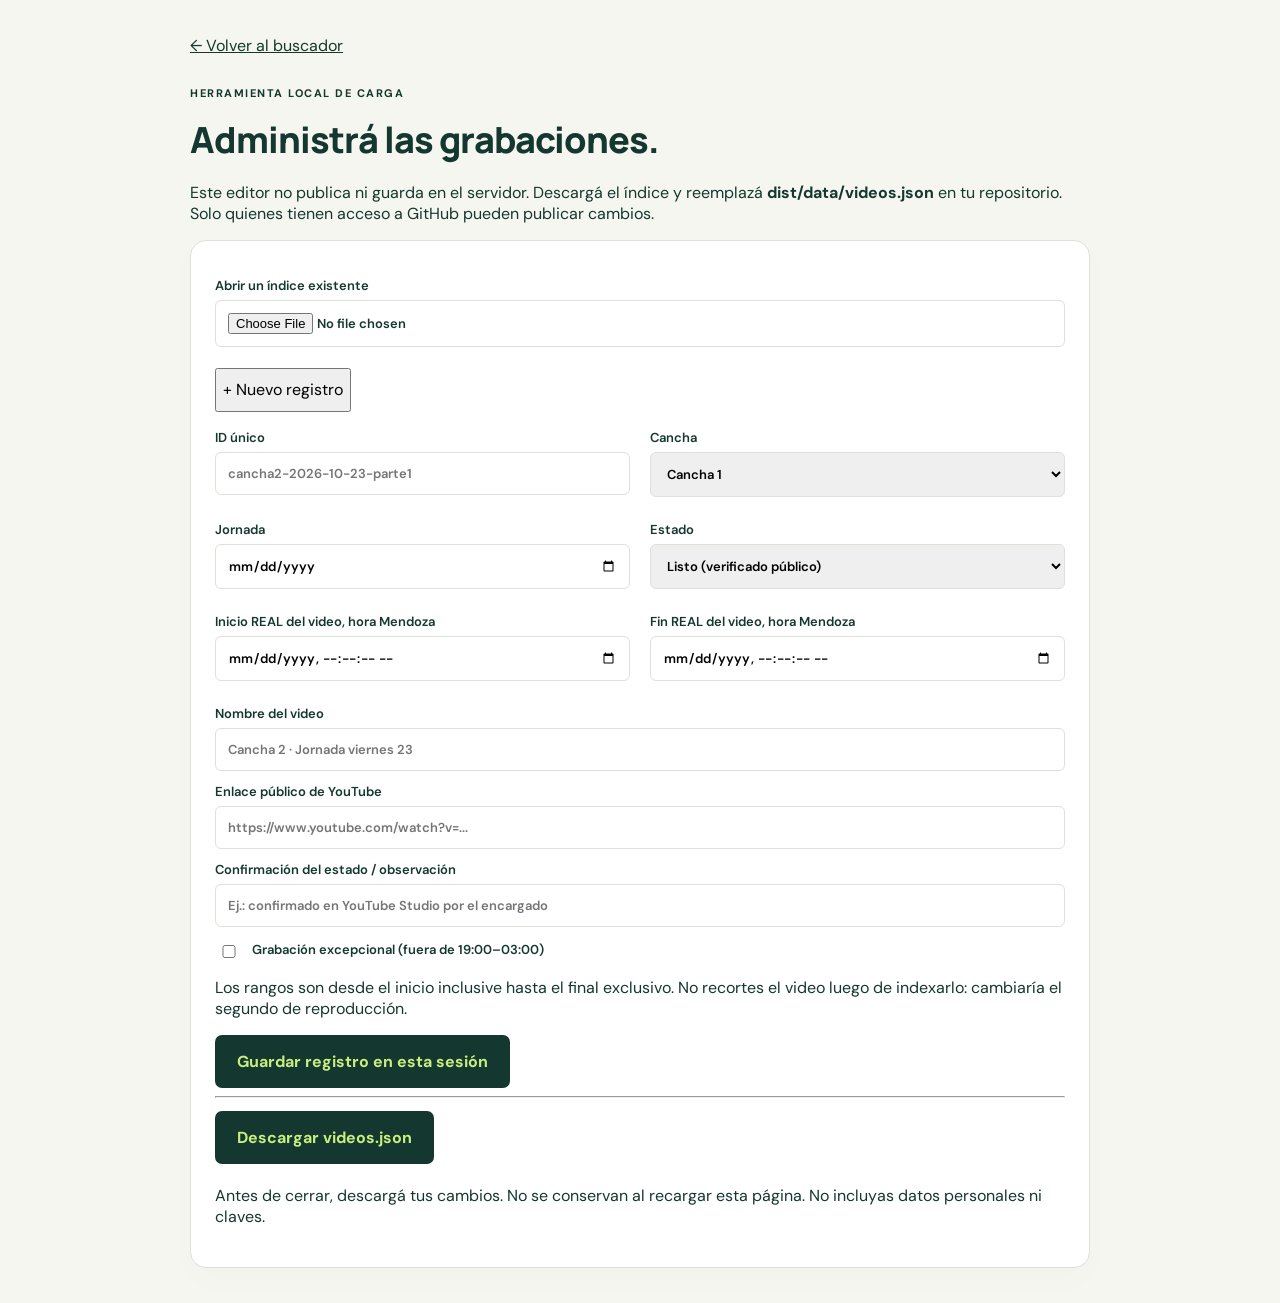
==== admin.html @ ed4e9975 "Publicacion inicial de TuPartido" ====
<!doctype html><html lang="es-AR"><head><meta charset="utf-8"><meta name="viewport" content="width=device-width,initial-scale=1"><title>Cargar grabaciones · Tu partido</title><link rel="stylesheet" href="style.css"></head><body><main class="wrap admin"><a href="./">← Volver al buscador</a><p class="eyebrow" style="margin-top:30px">HERRAMIENTA LOCAL DE CARGA</p><h1>Administrá las grabaciones.</h1><p>Este editor no publica ni guarda en el servidor. Descargá el índice y reemplazá <strong>dist/data/videos.json</strong> en tu repositorio. Solo quienes tienen acceso a GitHub pueden publicar cambios.</p><div class="finder"><label>Abrir un índice existente<input id="import" type="file" accept=".json,application/json"></label><p id="feedback" role="status" aria-live="polite"></p><ul id="records"></ul><button id="new" type="button">+ Nuevo registro</button><form id="editor"><div class="grid"><label>ID único<input name="id" required placeholder="cancha2-2026-10-23-parte1"></label><label>Cancha<select name="court"><option value="1">Cancha 1</option><option value="2">Cancha 2</option><option value="3">Cancha 3</option></select></label><label>Jornada<input type="date" name="day" required></label><label>Estado<select name="status"><option value="listo">Listo (verificado público)</option><option value="pendiente">Pendiente</option><option value="subiendo">Subiendo</option><option value="procesando">Procesando (confirmado)</option><option value="error">Error</option><option value="ausente">Sin grabación (confirmado)</option><option value="no_disponible">No disponible</option></select></label><label>Inicio REAL del video, hora Mendoza<input type="datetime-local" name="start" step="1" required></label><label>Fin REAL del video, hora Mendoza<input type="datetime-local" name="end" step="1" required></label></div><label>Nombre del video<input name="title" placeholder="Cancha 2 · Jornada viernes 23"></label><label>Enlace público de YouTube<input type="url" name="url" placeholder="https://www.youtube.com/watch?v=..."></label><label>Confirmación del estado / observación<input name="evidence" placeholder="Ej.: confirmado en YouTube Studio por el encargado"></label><label class="check"><input type="checkbox" name="exception"> Grabación excepcional (fuera de 19:00–03:00)</label><p>Los rangos son desde el inicio inclusive hasta el final exclusivo. No recortes el video luego de indexarlo: cambiaría el segundo de reproducción.</p><button class="primary" type="submit">Guardar registro en esta sesión</button></form><hr><div class="actions"><button class="primary" id="download">Descargar videos.json</button></div><p>Antes de cerrar, descargá tus cambios. No se conservan al recargar esta página. No incluyas datos personales ni claves.</p></div></main><script type="module" src="admin.js"></script></body></html>
---- style.css ----
@import url('https://fonts.googleapis.com/css2?family=DM+Sans:wght@400;500;600;700&family=Manrope:wght@400;500;600;700;800&display=swap');
:root{--ink:#14372f;--muted:#61736c;--paper:#f5f6f0;--lime:#c8ef7e;--line:#dce2d8;--white:#fff;--dark:#102d28}*{box-sizing:border-box}html{scroll-behavior:smooth}body{margin:0;background:var(--paper);color:var(--ink);font-family:'DM Sans',sans-serif;font-size:16px}.wrap{width:min(1120px,calc(100% - 64px));margin-inline:auto}a{color:inherit}button,input,select,textarea{font:inherit}button,a,input{touch-action:manipulation}button{cursor:pointer}button:disabled{opacity:.5;cursor:wait}:focus-visible{outline:3px solid #387e57;outline-offset:4px}.nav{display:flex;align-items:center;justify-content:space-between;height:98px;border-bottom:1px solid var(--line)}.brand{text-decoration:none;font-family:Manrope,sans-serif;font-weight:800;font-size:26px;letter-spacing:-1px}.brand-dot{color:#63953a}.brand-icon{display:inline-grid;place-items:center;background:var(--ink);color:var(--lime);width:33px;height:33px;border-radius:50%;margin-right:8px}.nav-note,.eyebrow,.step-label{font-size:11px;font-weight:700;letter-spacing:1.5px}.nav-note{color:var(--muted)}.nav-link{text-decoration:none;font-size:13px}.nav-link span{margin-left:24px}.hero{display:grid;grid-template-columns:1.15fr 1fr;gap:48px;padding-block:65px 75px;align-items:center}.eyebrow{margin:0 0 20px}.live-dot{display:inline-block;width:7px;height:7px;border-radius:50%;background:#73a74e;margin-right:7px}h1,h2,h3{font-family:Manrope,sans-serif}h1{font-size:clamp(44px,5vw,65px);line-height:1.1;letter-spacing:-3px;font-weight:800;margin:0 0 22px}h1 em{font-style:normal;color:#5b873a}.intro{color:var(--muted);font-size:17px;line-height:1.7;max-width:410px;margin:0}.hero-tags{display:flex;gap:24px;margin-top:26px;font-size:12px;color:#405f52}.pitch-art{position:relative;height:320px;border-radius:18px;background:var(--dark);overflow:hidden;box-shadow:0 18px 36px #102d2810}.pitch-art:before{content:'';position:absolute;inset:0;background:repeating-linear-gradient(90deg,#ffffff03 0px,#ffffff03 42px,transparent 42px,transparent 84px)}.pitch{position:absolute;inset:25px 40px 60px;border:1px solid #b3d7aa55;border-radius:3px;transform:perspective(600px) rotateX(28deg) rotate(-12deg)}.midline{height:100%;width:1px;background:#b3d7aa55;position:absolute;left:50%}.circle{width:90px;height:90px;border:1px solid #b3d7aa55;border-radius:50%;position:absolute;left:calc(50% - 45px);top:calc(50% - 45px)}.area{position:absolute;width:55px;height:125px;top:calc(50% - 62px);border:1px solid #b3d7aa55}.a1{left:-1px}.a2{right:-1px}.player{position:absolute;width:13px;height:13px;border-radius:50%;background:var(--lime);box-shadow:0 0 0 5px #c8ef7e11}.p1{left:30%;top:40%}.p2{left:55%;top:22%}.p3{left:67%;top:66%}.p4{left:18%;top:72%;background:#f5f6f0}.p5{left:76%;top:35%;background:#f5f6f0}.ball{position:absolute;left:58%;top:47%;color:white;font-size:25px}.trajectory{position:absolute;left:60%;top:41%;width:90px;height:50px;border-top:2px dashed #c8ef7e;transform:rotate(-20deg);border-radius:50%}.replay-card{position:absolute;bottom:38px;left:25px;right:25px;background:#f5f6f0;border-radius:9px;padding:13px;display:flex;gap:12px;align-items:center;box-shadow:0 6px 20px #0003;font-size:10px;font-weight:700;letter-spacing:1px}.play{display:grid;place-items:center;width:35px;height:35px;background:var(--lime);border-radius:50%;font-size:12px}.replay-card small{display:block;font-weight:400;font-size:12px;margin-top:3px;letter-spacing:0}.rec{font-size:9px;color:#6a785f;margin-left:auto}.art-label{position:absolute;bottom:14px;left:25px;color:#96b1a4;font-size:8px;letter-spacing:2px}.finder{padding:34px 38px;background:white;border:1px solid var(--line);border-radius:16px;box-shadow:0 12px 35px #14372f04}.finder-heading{display:flex;justify-content:space-between;align-items:center;margin-bottom:26px}.finder-heading .eyebrow{font-size:10px;color:#71816f;margin-bottom:8px}h2{font-size:30px;line-height:1.25;letter-spacing:-1px;margin:0}.step-label{font-size:9px;color:#72816c}fieldset{border:0;padding:0;margin:0 0 22px}legend,label{font-size:13px;font-weight:600}legend{margin-bottom:10px}.courts{display:flex;gap:12px}.courts label{flex:1;position:relative;cursor:pointer}.courts input{position:absolute;inset:0;opacity:0;width:100%;height:100%;cursor:pointer}.courts span{display:flex;align-items:center;justify-content:center;gap:12px;padding:16px;border:1px solid var(--line);border-radius:7px;color:#6c7c70}.courts input:checked+span{background:#f0f7e8;border-color:#739650;color:var(--ink)}.courts input:focus-visible+span{outline:3px solid #387e57;outline-offset:3px}.form-row{display:grid;grid-template-columns:1fr 1fr 1.12fr;gap:18px;align-items:end}.form-row label{min-width:0}.form-row input{display:block;width:100%;margin-top:9px;border:1px solid var(--line);border-radius:7px;background:#fff;height:54px;padding:12px;color:var(--ink);min-width:0}.primary{display:flex;align-items:center;justify-content:space-between;gap:15px;border:0;border-radius:7px;background:var(--ink);color:var(--lime);padding:16px 22px;font-weight:700;min-height:54px;text-decoration:none}.primary:hover{background:#235343}.primary span{font-size:20px}.time-tools{display:flex;gap:6px;align-items:center;justify-content:flex-end;font-size:11px;color:var(--muted);margin-top:12px}.time-tools button{background:var(--paper);border:1px solid var(--line);border-radius:4px;min-height:32px;padding:4px 10px;color:var(--ink);font-size:11px}.day-help{display:flex;gap:12px;font-size:12px;line-height:1.8;color:#67766c;background:#f6f8f2;border-radius:6px;padding:12px 16px;margin:20px 0 8px}.day-help>span:first-child{font-size:23px}.day-help strong{font-weight:500;color:var(--ink)}.date-preview{font-size:12px;color:#496b42;margin:10px 0}.result{margin-top:20px;border-top:1px solid var(--line);padding-top:16px;font-size:14px;line-height:1.65}.result:empty{display:none}.result h3{font-size:20px;margin:4px 0 8px}.result .primary{display:inline-flex;margin-top:8px}.result small{display:block;color:var(--muted)}.notice{background:#fff3d5;border:1px solid #e4c77a;padding:13px;font-size:13px;border-radius:7px;margin-bottom:20px}.badge{display:inline-block;background:#eaf3df;padding:2px 9px;border-radius:5px;font-size:11px;font-weight:700}.how{padding-block:65px;display:grid;grid-template-columns:1fr 1.15fr;gap:60px}.how .eyebrow{font-size:10px;color:var(--muted)}.how p{color:var(--muted);font-size:14px;line-height:1.7}.how ol{list-style:none;padding:0;margin:0;display:grid;gap:22px}.how li{display:flex;gap:20px;align-items:flex-start}.how li>span{display:grid;place-items:center;border:1px solid #ccd6c4;border-radius:50%;min-width:34px;height:34px;font-size:11px}.how h3{font-size:15px;margin:1px 0 4px}.how li p{font-size:13px;margin:0}.faq{padding-bottom:50px}details{border-top:1px solid var(--line);padding:18px 0}summary{font-size:14px;font-weight:600;cursor:pointer}details p{font-size:14px;line-height:1.8;color:var(--muted)}footer{border-top:1px solid var(--line);padding-block:28px;display:flex;align-items:center;flex-wrap:wrap;gap:20px;justify-content:space-between}footer .brand{font-size:20px}footer p,footer div{font-size:12px;color:var(--muted)}footer small{width:100%;font-size:10px;color:var(--muted);line-height:1.6}.admin{max-width:900px;padding-block:35px}.admin h1{font-size:36px;letter-spacing:-1px}.admin .finder{width:100%;padding:24px}.admin label{display:block;margin-block:12px}.admin input,.admin select,.admin textarea{display:block;width:100%;padding:12px;border:1px solid var(--line);border-radius:6px;margin-top:6px}.admin textarea{min-height:90px}.admin .grid{display:grid;grid-template-columns:1fr 1fr;gap:0 20px}.admin button{margin:5px 5px 5px 0;min-height:44px}.admin li{padding:10px 0;border-bottom:1px solid var(--line)}.admin .actions{display:flex;gap:8px;flex-wrap:wrap}.admin .check{display:flex;align-items:center;gap:10px}.admin .check input{width:20px}.danger{color:#9d331d}body [hidden]{display:none!important}@media(max-width:700px){.wrap{width:calc(100% - 32px)}.nav{height:76px}.nav-note{display:none}.nav-link{font-size:12px}.nav-link span{margin-left:5px}.brand{font-size:23px}.hero{grid-template-columns:1fr;padding-block:35px 30px;gap:25px}h1{font-size:48px;letter-spacing:-2px}.hero .eyebrow{font-size:9px}.intro{font-size:15px}.hero-tags{margin-top:18px}.pitch-art{height:210px}.pitch{inset:12px 45px 40px}.replay-card{bottom:22px;padding:10px;left:18px;right:18px}.art-label{display:none}.finder{padding:24px 18px}.finder-heading{margin-bottom:22px}.step-label{display:none}h2{font-size:26px}.courts{gap:8px}.courts span{padding:14px 5px;gap:5px;font-size:12px}.form-row{grid-template-columns:1fr 1fr;gap:15px 12px}.form-row button{grid-column:1/-1}.time-tools{justify-content:flex-start;flex-wrap:wrap}.time-tools span{width:100%}.day-help{padding:10px;font-size:11px}.how{grid-template-columns:1fr;gap:28px;padding-block:40px}.how h2 br{display:none}.how h2{font-size:25px}.faq{padding-bottom:25px}footer{gap:10px}footer p{display:none}.admin .grid{grid-template-columns:1fr}.admin h1{font-size:30px}}@media(prefers-reduced-motion:reduce){html{scroll-behavior:auto}}
@media(max-width:700px){h1{font-size:40px}.time-tools button{min-height:44px}.hero{padding-top:30px}}
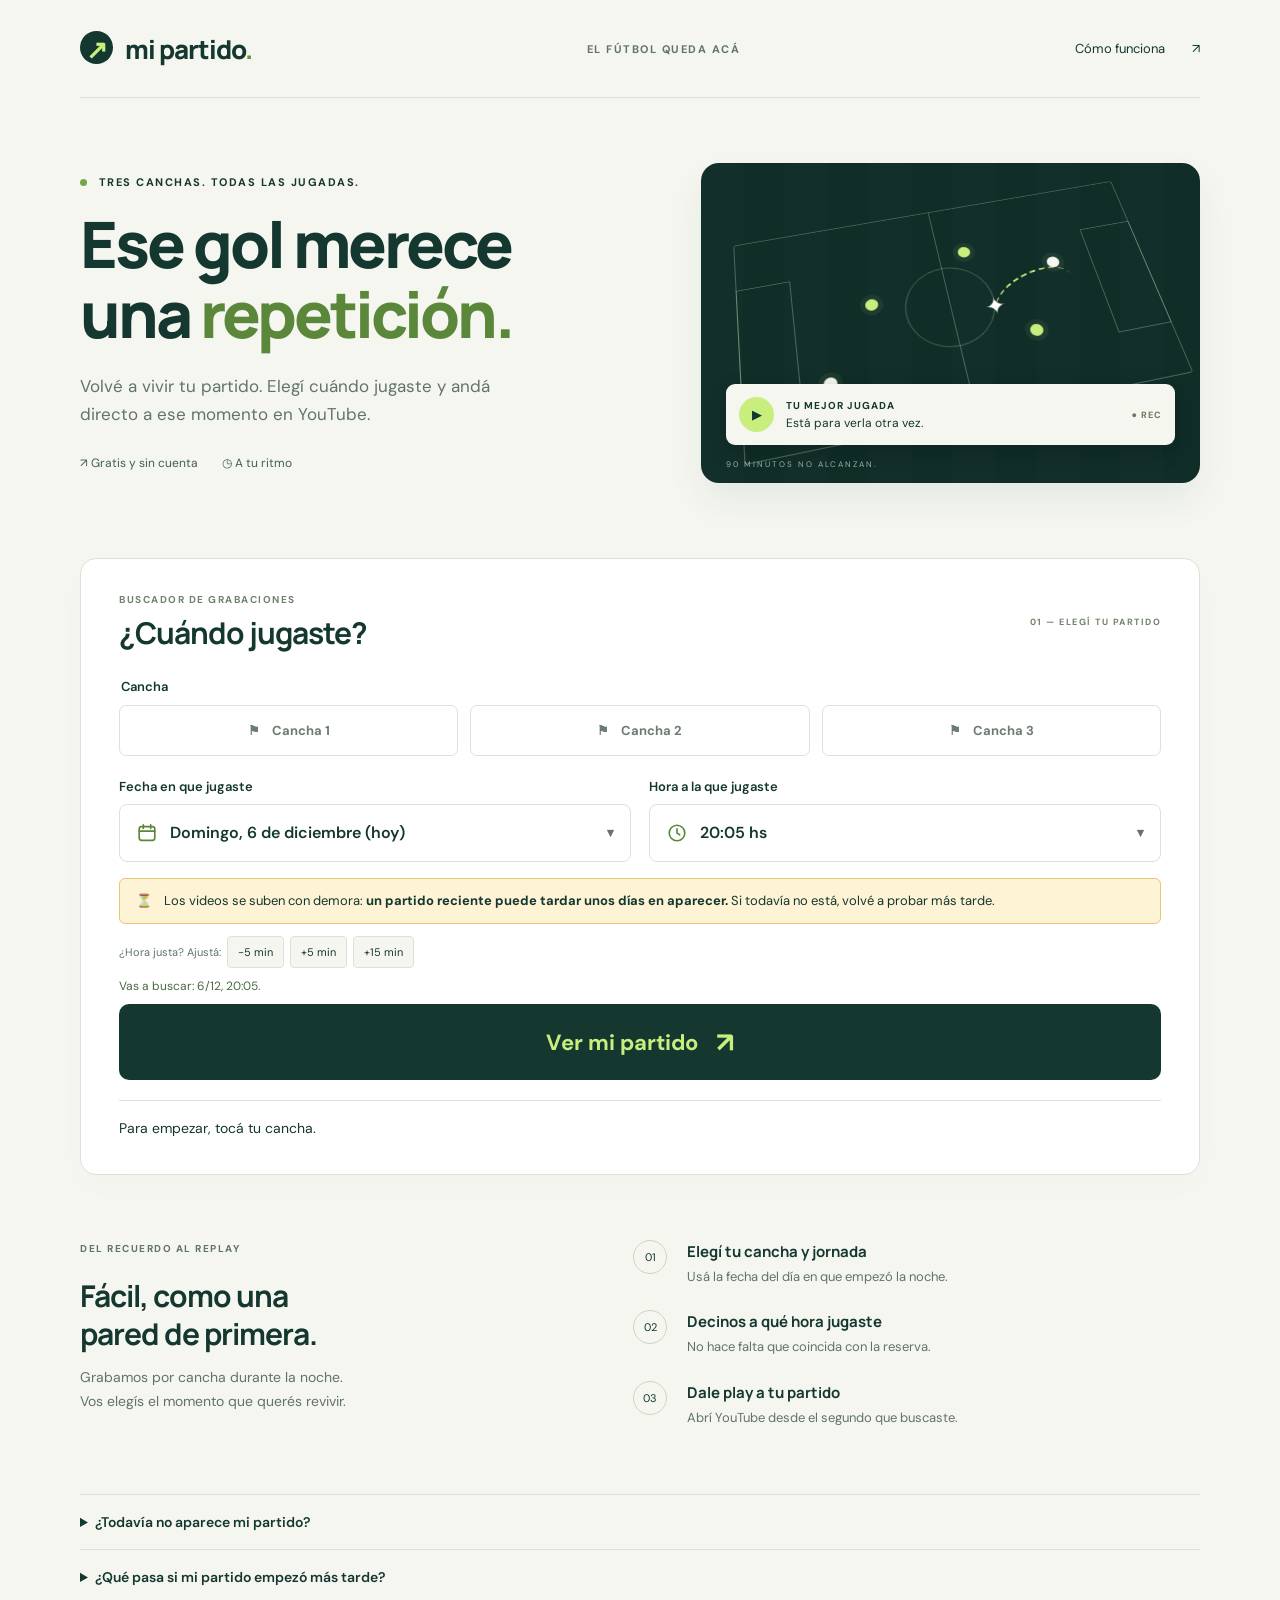
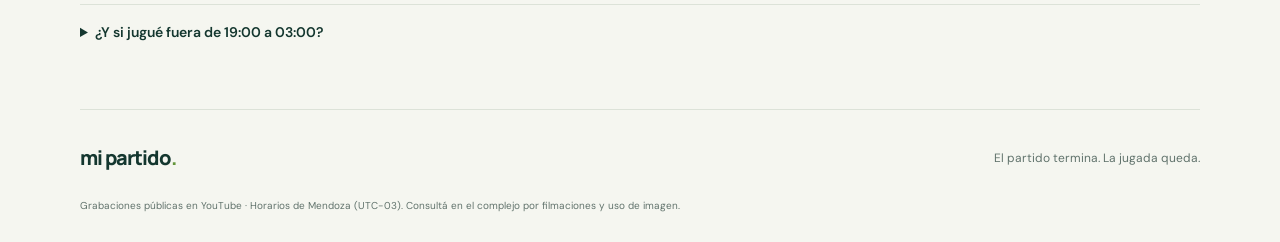
==== commit 14f59ca5: "Actualizar TuPartido" ====
--- a/admin.html
+++ b/admin.html
@@ -1 +1 @@
-<!doctype html><html lang="es-AR"><head><meta charset="utf-8"><meta name="viewport" content="width=device-width,initial-scale=1"><title>Cargar grabaciones · Tu partido</title><link rel="stylesheet" href="style.css"></head><body><main class="wrap admin"><a href="./">← Volver al buscador</a><p class="eyebrow" style="margin-top:30px">HERRAMIENTA LOCAL DE CARGA</p><h1>Administrá las grabaciones.</h1><p>Este editor no publica ni guarda en el servidor. Descargá el índice y reemplazá <strong>dist/data/videos.json</strong> en tu repositorio. Solo quienes tienen acceso a GitHub pueden publicar cambios.</p><div class="finder"><label>Abrir un índice existente<input id="import" type="file" accept=".json,application/json"></label><p id="feedback" role="status" aria-live="polite"></p><ul id="records"></ul><button id="new" type="button">+ Nuevo registro</button><form id="editor"><div class="grid"><label>ID único<input name="id" required placeholder="cancha2-2026-10-23-parte1"></label><label>Cancha<select name="court"><option value="1">Cancha 1</option><option value="2">Cancha 2</option><option value="3">Cancha 3</option></select></label><label>Jornada<input type="date" name="day" required></label><label>Estado<select name="status"><option value="listo">Listo (verificado público)</option><option value="pendiente">Pendiente</option><option value="subiendo">Subiendo</option><option value="procesando">Procesando (confirmado)</option><option value="error">Error</option><option value="ausente">Sin grabación (confirmado)</option><option value="no_disponible">No disponible</option></select></label><label>Inicio REAL del video, hora Mendoza<input type="datetime-local" name="start" step="1" required></label><label>Fin REAL del video, hora Mendoza<input type="datetime-local" name="end" step="1" required></label></div><label>Nombre del video<input name="title" placeholder="Cancha 2 · Jornada viernes 23"></label><label>Enlace público de YouTube<input type="url" name="url" placeholder="https://www.youtube.com/watch?v=..."></label><label>Confirmación del estado / observación<input name="evidence" placeholder="Ej.: confirmado en YouTube Studio por el encargado"></label><label class="check"><input type="checkbox" name="exception"> Grabación excepcional (fuera de 19:00–03:00)</label><p>Los rangos son desde el inicio inclusive hasta el final exclusivo. No recortes el video luego de indexarlo: cambiaría el segundo de reproducción.</p><button class="primary" type="submit">Guardar registro en esta sesión</button></form><hr><div class="actions"><button class="primary" id="download">Descargar videos.json</button></div><p>Antes de cerrar, descargá tus cambios. No se conservan al recargar esta página. No incluyas datos personales ni claves.</p></div></main><script type="module" src="admin.js"></script></body></html>
+<!doctype html><html lang="es-AR"><head><meta charset="UTF-8"><meta name="robots" content="noindex"><meta http-equiv="refresh" content="0; url=./"><title>Mi partido</title></head><body><a href="./">Ir al inicio</a></body></html>
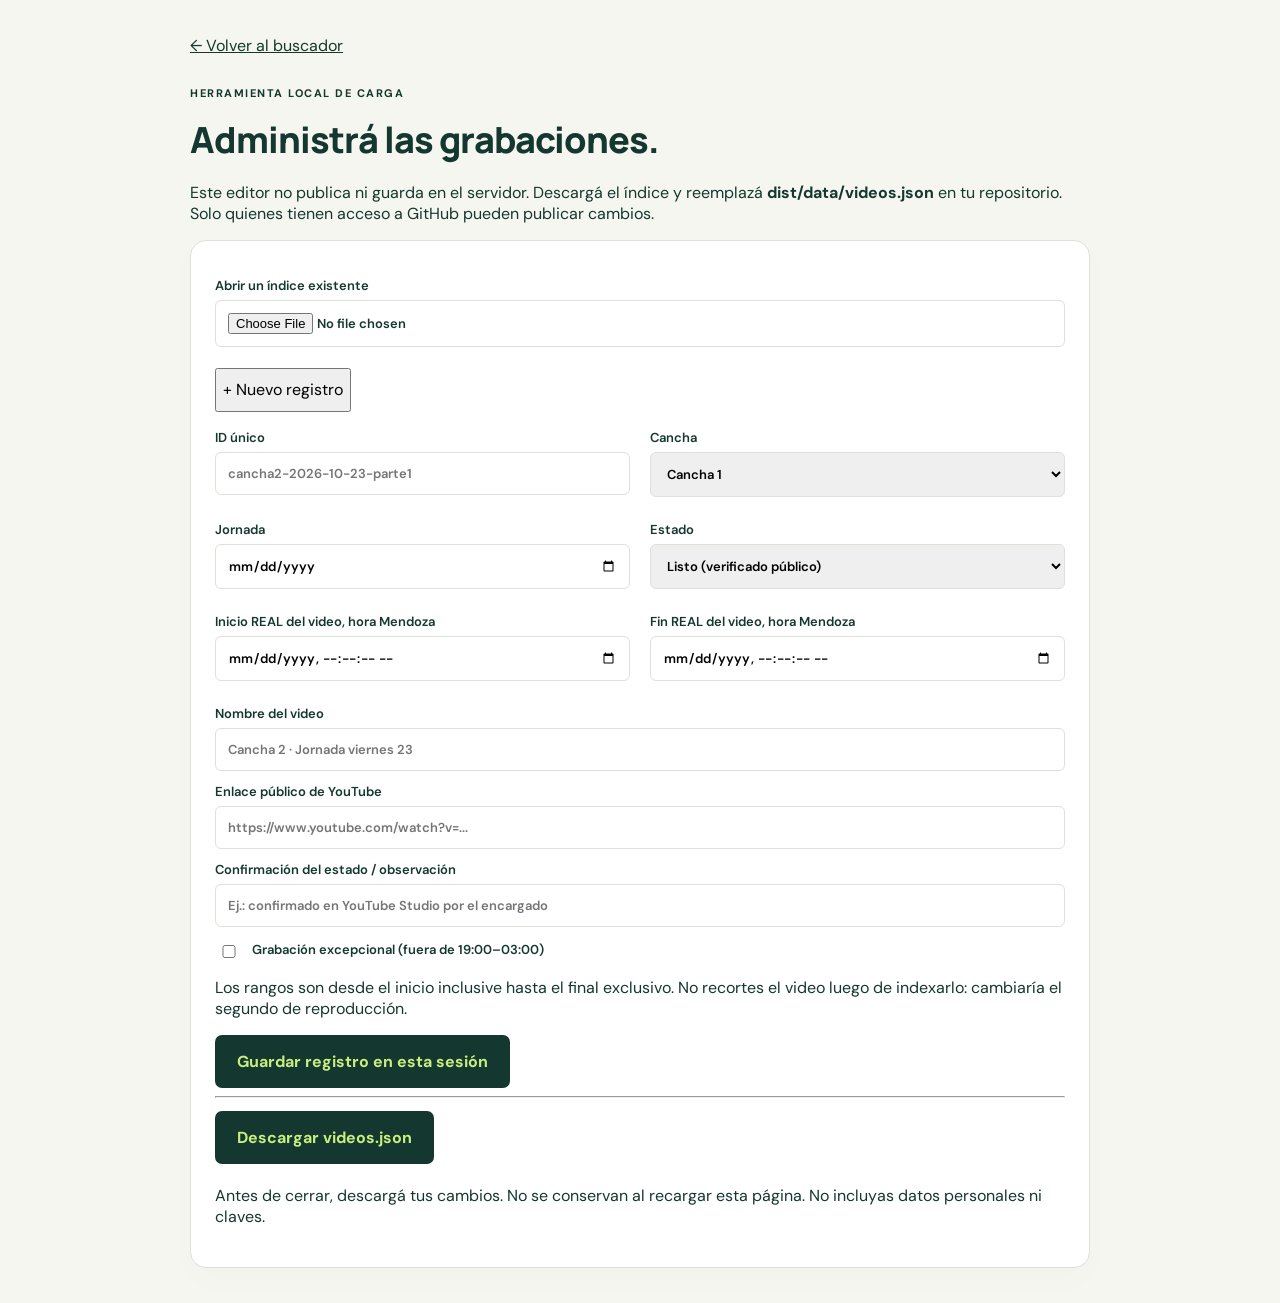
==== commit 116909c7: "Actualizar TuPartido" ====
--- a/admin.html
+++ b/admin.html
@@ -1 +1 @@
-<!doctype html><html lang="es-AR"><head><meta charset="UTF-8"><meta name="robots" content="noindex"><meta http-equiv="refresh" content="0; url=./"><title>Mi partido</title></head><body><a href="./">Ir al inicio</a></body></html>+<!doctype html><html lang="es-AR"><head><meta charset="utf-8"><meta name="viewport" content="width=device-width,initial-scale=1"><title>Cargar grabaciones · Mi partido</title><link rel="stylesheet" href="style.css"></head><body><main class="wrap admin"><a href="./">← Volver al buscador</a><p class="eyebrow" style="margin-top:30px">HERRAMIENTA LOCAL DE CARGA</p><h1>Administrá las grabaciones.</h1><p>Este editor no publica ni guarda en el servidor. Descargá el índice y reemplazá <strong>dist/data/videos.json</strong> en tu repositorio. Solo quienes tienen acceso a GitHub pueden publicar cambios.</p><div class="finder"><label>Abrir un índice existente<input id="import" type="file" accept=".json,application/json"></label><p id="feedback" role="status" aria-live="polite"></p><ul id="records"></ul><button id="new" type="button">+ Nuevo registro</button><form id="editor"><div class="grid"><label>ID único<input name="id" required placeholder="cancha2-2026-10-23-parte1"></label><label>Cancha<select name="court"><option value="1">Cancha 1</option><option value="2">Cancha 2</option><option value="3">Cancha 3</option></select></label><label>Jornada<input type="date" name="day" required></label><label>Estado<select name="status"><option value="listo">Listo (verificado público)</option><option value="pendiente">Pendiente</option><option value="subiendo">Subiendo</option><option value="procesando">Procesando (confirmado)</option><option value="error">Error</option><option value="ausente">Sin grabación (confirmado)</option><option value="no_disponible">No disponible</option></select></label><label>Inicio REAL del video, hora Mendoza<input type="datetime-local" name="start" step="1" required></label><label>Fin REAL del video, hora Mendoza<input type="datetime-local" name="end" step="1" required></label></div><label>Nombre del video<input name="title" placeholder="Cancha 2 · Jornada viernes 23"></label><label>Enlace público de YouTube<input type="url" name="url" placeholder="https://www.youtube.com/watch?v=..."></label><label>Confirmación del estado / observación<input name="evidence" placeholder="Ej.: confirmado en YouTube Studio por el encargado"></label><label class="check"><input type="checkbox" name="exception"> Grabación excepcional (fuera de 19:00–03:00)</label><p>Los rangos son desde el inicio inclusive hasta el final exclusivo. No recortes el video luego de indexarlo: cambiaría el segundo de reproducción.</p><button class="primary" type="submit">Guardar registro en esta sesión</button></form><hr><div class="actions"><button class="primary" id="download">Descargar videos.json</button></div><p>Antes de cerrar, descargá tus cambios. No se conservan al recargar esta página. No incluyas datos personales ni claves.</p></div></main><script type="module" src="admin.js"></script></body></html>
--- a/style.css
+++ b/style.css
@@ -0,0 +1,3 @@
+@import url('https://fonts.googleapis.com/css2?family=DM+Sans:wght@400;500;600;700&family=Manrope:wght@400;500;600;700;800&display=swap');
+:root{--ink:#14372f;--muted:#61736c;--paper:#f5f6f0;--lime:#c8ef7e;--line:#dce2d8;--white:#fff;--dark:#102d28}*{box-sizing:border-box}html{scroll-behavior:smooth}body{margin:0;background:var(--paper);color:var(--ink);font-family:'DM Sans',sans-serif;font-size:16px}.wrap{width:min(1120px,calc(100% - 64px));margin-inline:auto}a{color:inherit}button,input,select,textarea{font:inherit}button,a,input{touch-action:manipulation}button{cursor:pointer}button:disabled{opacity:.5;cursor:wait}:focus-visible{outline:3px solid #387e57;outline-offset:4px}.nav{display:flex;align-items:center;justify-content:space-between;height:98px;border-bottom:1px solid var(--line)}.brand{text-decoration:none;font-family:Manrope,sans-serif;font-weight:800;font-size:26px;letter-spacing:-1px}.brand-dot{color:#63953a}.brand-icon{display:inline-grid;place-items:center;background:var(--ink);color:var(--lime);width:33px;height:33px;border-radius:50%;margin-right:8px}.nav-note,.eyebrow,.step-label{font-size:11px;font-weight:700;letter-spacing:1.5px}.nav-note{color:var(--muted)}.nav-link{text-decoration:none;font-size:13px}.nav-link span{margin-left:24px}.hero{display:grid;grid-template-columns:1.15fr 1fr;gap:48px;padding-block:65px 75px;align-items:center}.eyebrow{margin:0 0 20px}.live-dot{display:inline-block;width:7px;height:7px;border-radius:50%;background:#73a74e;margin-right:7px}h1,h2,h3{font-family:Manrope,sans-serif}h1{font-size:clamp(44px,5vw,65px);line-height:1.1;letter-spacing:-3px;font-weight:800;margin:0 0 22px}h1 em{font-style:normal;color:#5b873a}.intro{color:var(--muted);font-size:17px;line-height:1.7;max-width:410px;margin:0}.hero-tags{display:flex;gap:24px;margin-top:26px;font-size:12px;color:#405f52}.pitch-art{position:relative;height:320px;border-radius:18px;background:var(--dark);overflow:hidden;box-shadow:0 18px 36px #102d2810}.pitch-art:before{content:'';position:absolute;inset:0;background:repeating-linear-gradient(90deg,#ffffff03 0px,#ffffff03 42px,transparent 42px,transparent 84px)}.pitch{position:absolute;inset:25px 40px 60px;border:1px solid #b3d7aa55;border-radius:3px;transform:perspective(600px) rotateX(28deg) rotate(-12deg)}.midline{height:100%;width:1px;background:#b3d7aa55;position:absolute;left:50%}.circle{width:90px;height:90px;border:1px solid #b3d7aa55;border-radius:50%;position:absolute;left:calc(50% - 45px);top:calc(50% - 45px)}.area{position:absolute;width:55px;height:125px;top:calc(50% - 62px);border:1px solid #b3d7aa55}.a1{left:-1px}.a2{right:-1px}.player{position:absolute;width:13px;height:13px;border-radius:50%;background:var(--lime);box-shadow:0 0 0 5px #c8ef7e11}.p1{left:30%;top:40%}.p2{left:55%;top:22%}.p3{left:67%;top:66%}.p4{left:18%;top:72%;background:#f5f6f0}.p5{left:76%;top:35%;background:#f5f6f0}.ball{position:absolute;left:58%;top:47%;color:white;font-size:25px}.trajectory{position:absolute;left:60%;top:41%;width:90px;height:50px;border-top:2px dashed #c8ef7e;transform:rotate(-20deg);border-radius:50%}.replay-card{position:absolute;bottom:38px;left:25px;right:25px;background:#f5f6f0;border-radius:9px;padding:13px;display:flex;gap:12px;align-items:center;box-shadow:0 6px 20px #0003;font-size:10px;font-weight:700;letter-spacing:1px}.play{display:grid;place-items:center;width:35px;height:35px;background:var(--lime);border-radius:50%;font-size:12px}.replay-card small{display:block;font-weight:400;font-size:12px;margin-top:3px;letter-spacing:0}.rec{font-size:9px;color:#6a785f;margin-left:auto}.art-label{position:absolute;bottom:14px;left:25px;color:#96b1a4;font-size:8px;letter-spacing:2px}.finder{padding:34px 38px;background:white;border:1px solid var(--line);border-radius:16px;box-shadow:0 12px 35px #14372f04}.finder-heading{display:flex;justify-content:space-between;align-items:center;margin-bottom:26px}.finder-heading .eyebrow{font-size:10px;color:#71816f;margin-bottom:8px}h2{font-size:30px;line-height:1.25;letter-spacing:-1px;margin:0}.step-label{font-size:9px;color:#72816c}fieldset{border:0;padding:0;margin:0 0 22px}legend,label{font-size:13px;font-weight:600}legend{margin-bottom:10px}.courts{display:flex;gap:12px}.courts label{flex:1;position:relative;cursor:pointer}.courts input{position:absolute;inset:0;opacity:0;width:100%;height:100%;cursor:pointer}.courts span{display:flex;align-items:center;justify-content:center;gap:12px;padding:16px;border:1px solid var(--line);border-radius:7px;color:#6c7c70}.courts input:checked+span{background:#f0f7e8;border-color:#739650;color:var(--ink)}.courts input:focus-visible+span{outline:3px solid #387e57;outline-offset:3px}.form-row{display:grid;grid-template-columns:1fr 1fr 1.12fr;gap:18px;align-items:end}.form-row label{min-width:0}.form-row input{display:block;width:100%;margin-top:9px;border:1px solid var(--line);border-radius:7px;background:#fff;height:54px;padding:12px;color:var(--ink);min-width:0}.primary{display:flex;align-items:center;justify-content:space-between;gap:15px;border:0;border-radius:7px;background:var(--ink);color:var(--lime);padding:16px 22px;font-weight:700;min-height:54px;text-decoration:none}.primary:hover{background:#235343}.primary span{font-size:20px}.time-tools{display:flex;gap:6px;align-items:center;justify-content:flex-end;font-size:11px;color:var(--muted);margin-top:12px}.time-tools button{background:var(--paper);border:1px solid var(--line);border-radius:4px;min-height:32px;padding:4px 10px;color:var(--ink);font-size:11px}.day-help{display:flex;gap:12px;font-size:12px;line-height:1.8;color:#67766c;background:#f6f8f2;border-radius:6px;padding:12px 16px;margin:20px 0 8px}.day-help>span:first-child{font-size:23px}.day-help strong{font-weight:500;color:var(--ink)}.date-preview{font-size:12px;color:#496b42;margin:10px 0}.result{margin-top:20px;border-top:1px solid var(--line);padding-top:16px;font-size:14px;line-height:1.65}.result:empty{display:none}.result h3{font-size:20px;margin:4px 0 8px}.result .primary{display:inline-flex;margin-top:8px}.result small{display:block;color:var(--muted)}.notice{background:#fff3d5;border:1px solid #e4c77a;padding:13px;font-size:13px;border-radius:7px;margin-bottom:20px}.badge{display:inline-block;background:#eaf3df;padding:2px 9px;border-radius:5px;font-size:11px;font-weight:700}.how{padding-block:65px;display:grid;grid-template-columns:1fr 1.15fr;gap:60px}.how .eyebrow{font-size:10px;color:var(--muted)}.how p{color:var(--muted);font-size:14px;line-height:1.7}.how ol{list-style:none;padding:0;margin:0;display:grid;gap:22px}.how li{display:flex;gap:20px;align-items:flex-start}.how li>span{display:grid;place-items:center;border:1px solid #ccd6c4;border-radius:50%;min-width:34px;height:34px;font-size:11px}.how h3{font-size:15px;margin:1px 0 4px}.how li p{font-size:13px;margin:0}.faq{padding-bottom:50px}details{border-top:1px solid var(--line);padding:18px 0}summary{font-size:14px;font-weight:600;cursor:pointer}details p{font-size:14px;line-height:1.8;color:var(--muted)}footer{border-top:1px solid var(--line);padding-block:28px;display:flex;align-items:center;flex-wrap:wrap;gap:20px;justify-content:space-between}footer .brand{font-size:20px}footer p,footer div{font-size:12px;color:var(--muted)}footer small{width:100%;font-size:10px;color:var(--muted);line-height:1.6}.admin{max-width:900px;padding-block:35px}.admin h1{font-size:36px;letter-spacing:-1px}.admin .finder{width:100%;padding:24px}.admin label{display:block;margin-block:12px}.admin input,.admin select,.admin textarea{display:block;width:100%;padding:12px;border:1px solid var(--line);border-radius:6px;margin-top:6px}.admin textarea{min-height:90px}.admin .grid{display:grid;grid-template-columns:1fr 1fr;gap:0 20px}.admin button{margin:5px 5px 5px 0;min-height:44px}.admin li{padding:10px 0;border-bottom:1px solid var(--line)}.admin .actions{display:flex;gap:8px;flex-wrap:wrap}.admin .check{display:flex;align-items:center;gap:10px}.admin .check input{width:20px}.danger{color:#9d331d}body [hidden]{display:none!important}@media(max-width:700px){.wrap{width:calc(100% - 32px)}.nav{height:76px}.nav-note{display:none}.nav-link{font-size:12px}.nav-link span{margin-left:5px}.brand{font-size:23px}.hero{grid-template-columns:1fr;padding-block:35px 30px;gap:25px}h1{font-size:48px;letter-spacing:-2px}.hero .eyebrow{font-size:9px}.intro{font-size:15px}.hero-tags{margin-top:18px}.pitch-art{height:210px}.pitch{inset:12px 45px 40px}.replay-card{bottom:22px;padding:10px;left:18px;right:18px}.art-label{display:none}.finder{padding:24px 18px}.finder-heading{margin-bottom:22px}.step-label{display:none}h2{font-size:26px}.courts{gap:8px}.courts span{padding:14px 5px;gap:5px;font-size:12px}.form-row{grid-template-columns:1fr 1fr;gap:15px 12px}.form-row button{grid-column:1/-1}.time-tools{justify-content:flex-start;flex-wrap:wrap}.time-tools span{width:100%}.day-help{padding:10px;font-size:11px}.how{grid-template-columns:1fr;gap:28px;padding-block:40px}.how h2 br{display:none}.how h2{font-size:25px}.faq{padding-bottom:25px}footer{gap:10px}footer p{display:none}.admin .grid{grid-template-columns:1fr}.admin h1{font-size:30px}}@media(prefers-reduced-motion:reduce){html{scroll-behavior:auto}}
+@media(max-width:700px){h1{font-size:40px}.time-tools button{min-height:44px}.hero{padding-top:30px}}
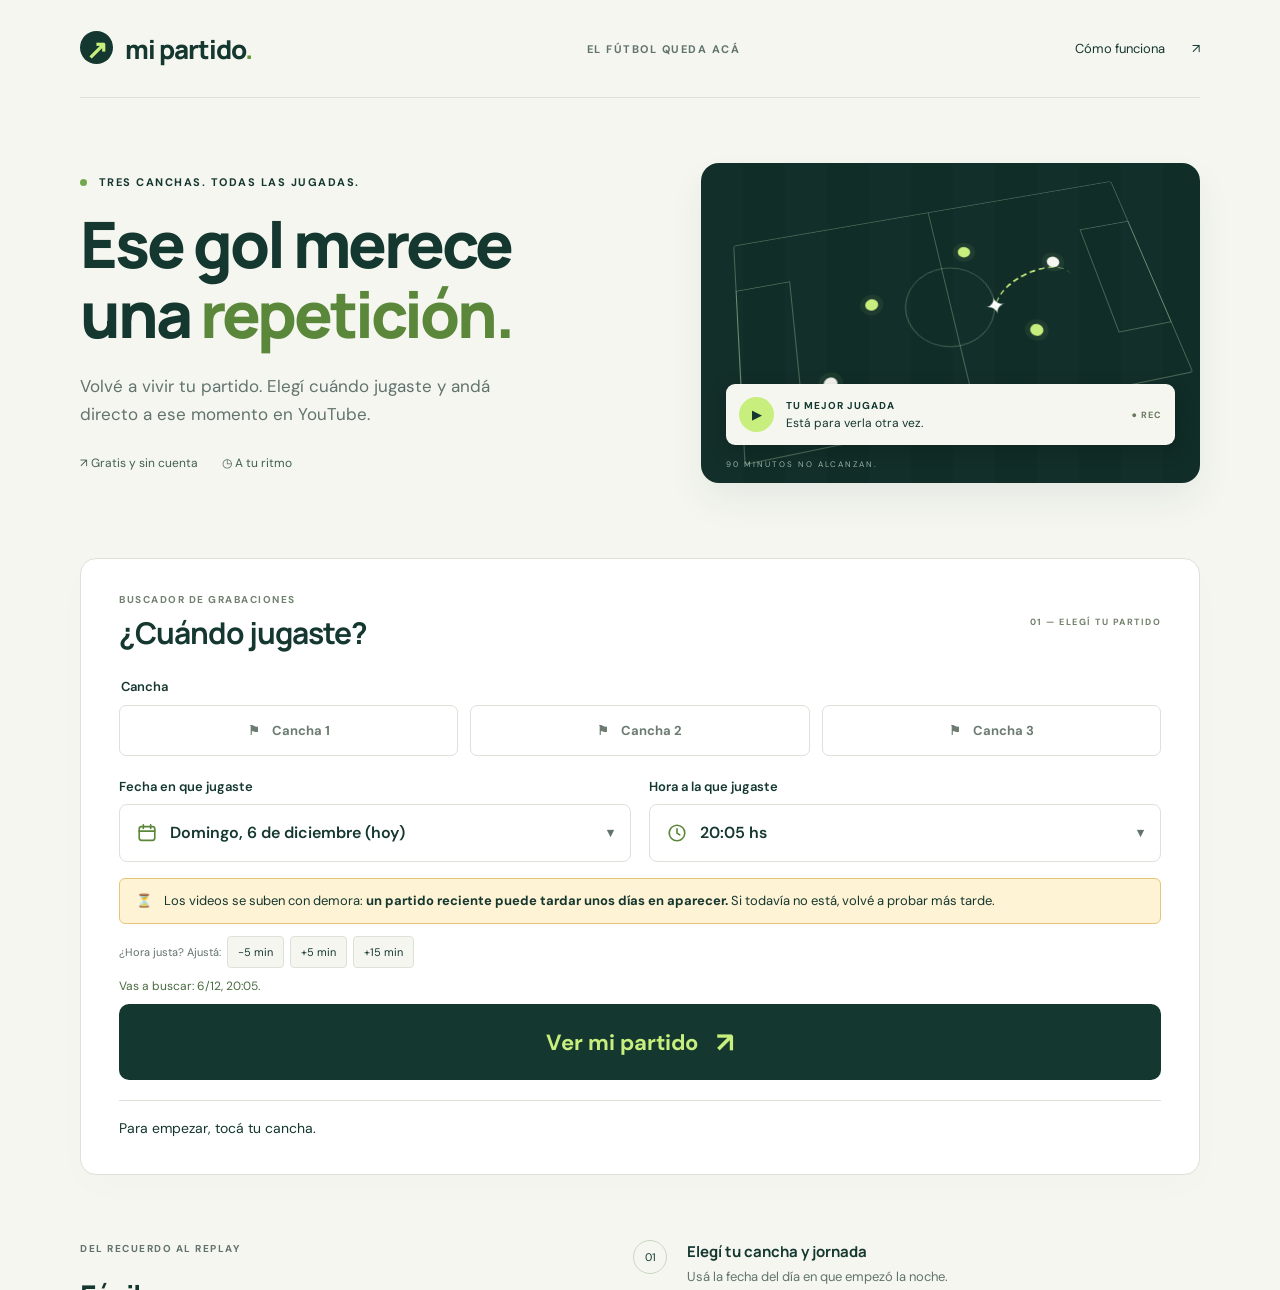
==== commit f7920b0b: "Actualizar TuPartido" ====
--- a/admin.html
+++ b/admin.html
@@ -1 +1 @@
-<!doctype html><html lang="es-AR"><head><meta charset="utf-8"><meta name="viewport" content="width=device-width,initial-scale=1"><title>Cargar grabaciones · Mi partido</title><link rel="stylesheet" href="style.css"></head><body><main class="wrap admin"><a href="./">← Volver al buscador</a><p class="eyebrow" style="margin-top:30px">HERRAMIENTA LOCAL DE CARGA</p><h1>Administrá las grabaciones.</h1><p>Este editor no publica ni guarda en el servidor. Descargá el índice y reemplazá <strong>dist/data/videos.json</strong> en tu repositorio. Solo quienes tienen acceso a GitHub pueden publicar cambios.</p><div class="finder"><label>Abrir un índice existente<input id="import" type="file" accept=".json,application/json"></label><p id="feedback" role="status" aria-live="polite"></p><ul id="records"></ul><button id="new" type="button">+ Nuevo registro</button><form id="editor"><div class="grid"><label>ID único<input name="id" required placeholder="cancha2-2026-10-23-parte1"></label><label>Cancha<select name="court"><option value="1">Cancha 1</option><option value="2">Cancha 2</option><option value="3">Cancha 3</option></select></label><label>Jornada<input type="date" name="day" required></label><label>Estado<select name="status"><option value="listo">Listo (verificado público)</option><option value="pendiente">Pendiente</option><option value="subiendo">Subiendo</option><option value="procesando">Procesando (confirmado)</option><option value="error">Error</option><option value="ausente">Sin grabación (confirmado)</option><option value="no_disponible">No disponible</option></select></label><label>Inicio REAL del video, hora Mendoza<input type="datetime-local" name="start" step="1" required></label><label>Fin REAL del video, hora Mendoza<input type="datetime-local" name="end" step="1" required></label></div><label>Nombre del video<input name="title" placeholder="Cancha 2 · Jornada viernes 23"></label><label>Enlace público de YouTube<input type="url" name="url" placeholder="https://www.youtube.com/watch?v=..."></label><label>Confirmación del estado / observación<input name="evidence" placeholder="Ej.: confirmado en YouTube Studio por el encargado"></label><label class="check"><input type="checkbox" name="exception"> Grabación excepcional (fuera de 19:00–03:00)</label><p>Los rangos son desde el inicio inclusive hasta el final exclusivo. No recortes el video luego de indexarlo: cambiaría el segundo de reproducción.</p><button class="primary" type="submit">Guardar registro en esta sesión</button></form><hr><div class="actions"><button class="primary" id="download">Descargar videos.json</button></div><p>Antes de cerrar, descargá tus cambios. No se conservan al recargar esta página. No incluyas datos personales ni claves.</p></div></main><script type="module" src="admin.js"></script></body></html>
+<!doctype html><html lang="es-AR"><head><meta charset="UTF-8"><meta name="robots" content="noindex"><meta http-equiv="refresh" content="0; url=./"><title>Mi partido</title></head><body><a href="./">Ir al inicio</a></body></html>
